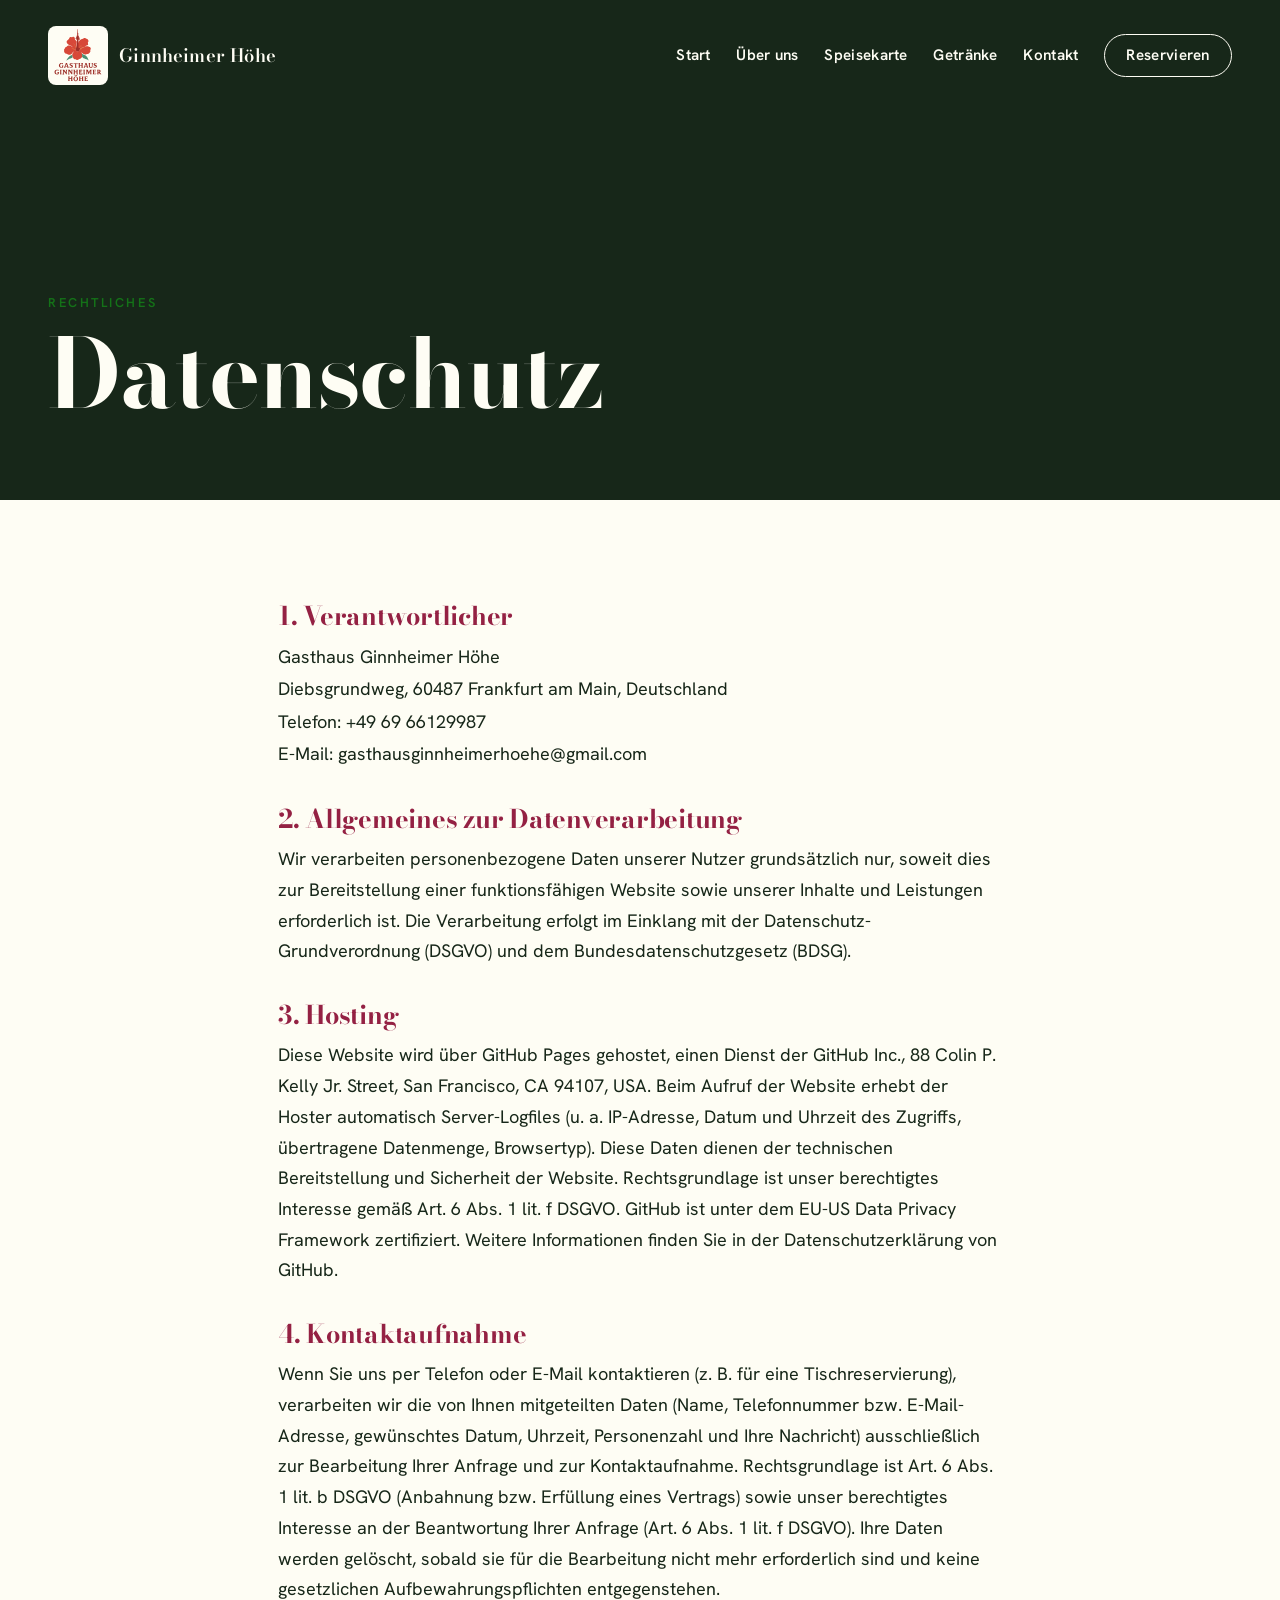
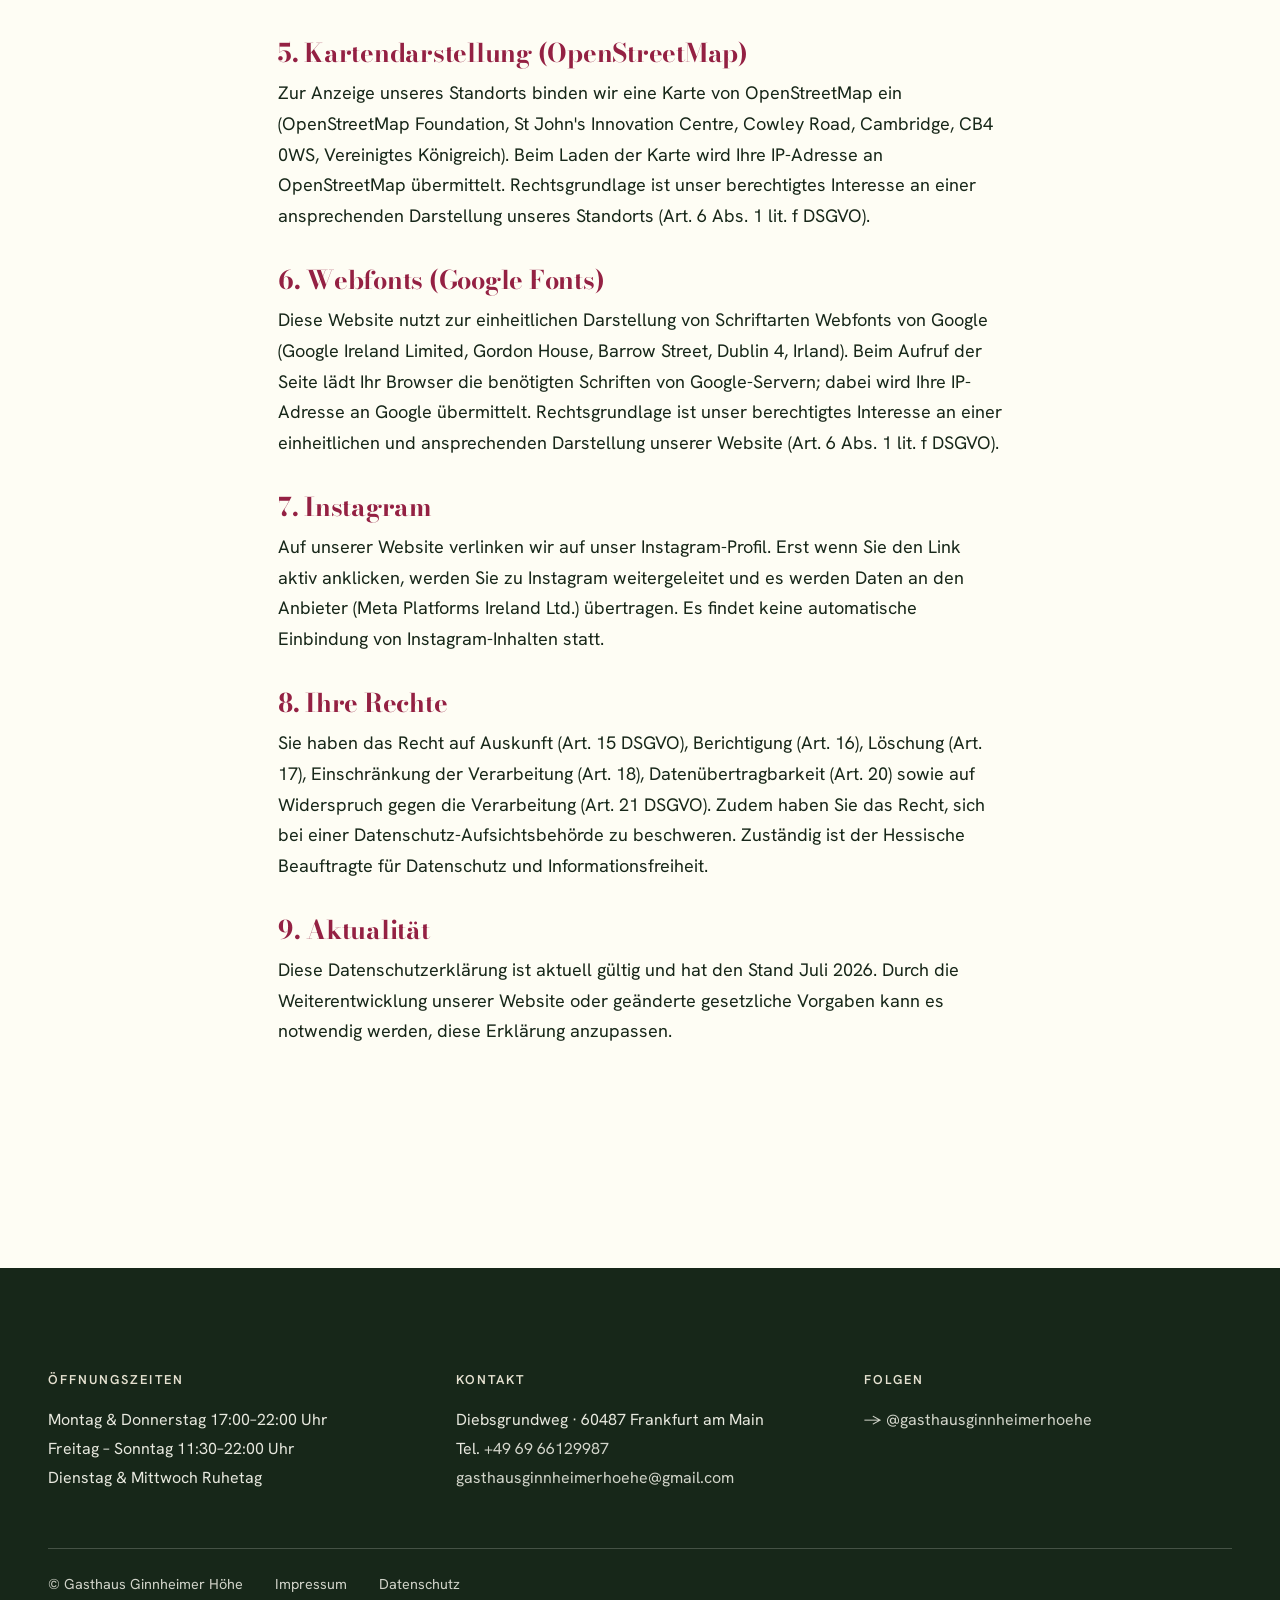
==== datenschutz.html @ 757fc299 "Go-Live-Vorbereitung: Impressum, Datenschutz, OSM-Karte, CNAME - Impressum + Datenschutzerklärung (I" ====
<!DOCTYPE html>
<html lang="de">
<head>
<meta charset="UTF-8">
<meta name="viewport" content="width=device-width, initial-scale=1">
<title>Datenschutz · Gasthaus Ginnheimer Höhe</title>
<meta name="description" content="Datenschutzerklärung des Gasthauses Ginnheimer Höhe, Frankfurt am Main.">
<meta name="robots" content="noindex">
<link rel="icon" href="favicon.svg" type="image/svg+xml">
<link rel="preconnect" href="https://fonts.googleapis.com">
<link rel="preconnect" href="https://fonts.gstatic.com" crossorigin>
<link rel="stylesheet" href="https://fonts.googleapis.com/css2?family=Bodoni+Moda:ital,opsz,wght@0,6..96,400..800;1,6..96,400..600&family=Hanken+Grotesk:ital,wght@0,300..700;1,400..600&display=swap">
<link rel="stylesheet" href="styles.css">
</head>
<body>

<header class="site-header solid">
  <a href="index.html" class="logo" aria-label="Gasthaus Ginnheimer Höhe">
    <img src="logo.svg" alt=""><b>Ginnheimer Höhe</b>
  </a>
  <button class="nav-toggle" aria-label="Menü">Menü</button>
  <nav class="nav">
    <a href="index.html">Start</a>
    <a href="ueber-uns.html">Über uns</a>
    <a href="speisekarte.html">Speisekarte</a>
    <a href="getraenke.html">Getränke</a>
    <a href="kontakt.html">Kontakt</a>
    <a href="kontakt.html#reservieren" class="btn">Reservieren</a>
  </nav>
</header>

<section class="page-hero">
  <div class="wrap">
    <span class="kicker">Rechtliches</span>
    <h1>Datenschutz</h1>
  </div>
</section>

<section class="legal wrap">
  <h2>1. Verantwortlicher</h2>
  <address>
    Gasthaus Ginnheimer Höhe<br>
    Diebsgrundweg, 60487 Frankfurt am Main, Deutschland<br>
    Telefon: <a href="tel:+496966129987">+49 69 66129987</a><br>
    E-Mail: <a href="mailto:gasthausginnheimerhoehe@gmail.com">gasthausginnheimerhoehe@gmail.com</a>
  </address>

  <h2>2. Allgemeines zur Datenverarbeitung</h2>
  <p>Wir verarbeiten personenbezogene Daten unserer Nutzer grundsätzlich nur, soweit dies zur Bereitstellung einer funktionsfähigen Website sowie unserer Inhalte und Leistungen erforderlich ist. Die Verarbeitung erfolgt im Einklang mit der Datenschutz-Grundverordnung (DSGVO) und dem Bundesdatenschutzgesetz (BDSG).</p>

  <h2>3. Hosting</h2>
  <p>Diese Website wird über GitHub Pages gehostet, einen Dienst der GitHub Inc., 88 Colin P. Kelly Jr. Street, San Francisco, CA 94107, USA. Beim Aufruf der Website erhebt der Hoster automatisch Server-Logfiles (u.&nbsp;a. IP-Adresse, Datum und Uhrzeit des Zugriffs, übertragene Datenmenge, Browsertyp). Diese Daten dienen der technischen Bereitstellung und Sicherheit der Website. Rechtsgrundlage ist unser berechtigtes Interesse gemäß Art. 6 Abs. 1 lit. f DSGVO. GitHub ist unter dem EU-US Data Privacy Framework zertifiziert. Weitere Informationen finden Sie in der Datenschutzerklärung von GitHub.</p>

  <h2>4. Kontaktaufnahme</h2>
  <p>Wenn Sie uns per Telefon oder E-Mail kontaktieren (z.&nbsp;B. für eine Tischreservierung), verarbeiten wir die von Ihnen mitgeteilten Daten (Name, Telefonnummer bzw. E-Mail-Adresse, gewünschtes Datum, Uhrzeit, Personenzahl und Ihre Nachricht) ausschließlich zur Bearbeitung Ihrer Anfrage und zur Kontaktaufnahme. Rechtsgrundlage ist Art. 6 Abs. 1 lit. b DSGVO (Anbahnung bzw. Erfüllung eines Vertrags) sowie unser berechtigtes Interesse an der Beantwortung Ihrer Anfrage (Art. 6 Abs. 1 lit. f DSGVO). Ihre Daten werden gelöscht, sobald sie für die Bearbeitung nicht mehr erforderlich sind und keine gesetzlichen Aufbewahrungspflichten entgegenstehen.</p>

  <h2>5. Kartendarstellung (OpenStreetMap)</h2>
  <p>Zur Anzeige unseres Standorts binden wir eine Karte von OpenStreetMap ein (OpenStreetMap Foundation, St John's Innovation Centre, Cowley Road, Cambridge, CB4 0WS, Vereinigtes Königreich). Beim Laden der Karte wird Ihre IP-Adresse an OpenStreetMap übermittelt. Rechtsgrundlage ist unser berechtigtes Interesse an einer ansprechenden Darstellung unseres Standorts (Art. 6 Abs. 1 lit. f DSGVO).</p>

  <h2>6. Webfonts (Google Fonts)</h2>
  <p>Diese Website nutzt zur einheitlichen Darstellung von Schriftarten Webfonts von Google (Google Ireland Limited, Gordon House, Barrow Street, Dublin 4, Irland). Beim Aufruf der Seite lädt Ihr Browser die benötigten Schriften von Google-Servern; dabei wird Ihre IP-Adresse an Google übermittelt. Rechtsgrundlage ist unser berechtigtes Interesse an einer einheitlichen und ansprechenden Darstellung unserer Website (Art. 6 Abs. 1 lit. f DSGVO).</p>

  <h2>7. Instagram</h2>
  <p>Auf unserer Website verlinken wir auf unser Instagram-Profil. Erst wenn Sie den Link aktiv anklicken, werden Sie zu Instagram weitergeleitet und es werden Daten an den Anbieter (Meta Platforms Ireland Ltd.) übertragen. Es findet keine automatische Einbindung von Instagram-Inhalten statt.</p>

  <h2>8. Ihre Rechte</h2>
  <p>Sie haben das Recht auf Auskunft (Art. 15 DSGVO), Berichtigung (Art. 16), Löschung (Art. 17), Einschränkung der Verarbeitung (Art. 18), Datenübertragbarkeit (Art. 20) sowie auf Widerspruch gegen die Verarbeitung (Art. 21 DSGVO). Zudem haben Sie das Recht, sich bei einer Datenschutz-Aufsichtsbehörde zu beschweren. Zuständig ist der Hessische Beauftragte für Datenschutz und Informationsfreiheit.</p>

  <h2>9. Aktualität</h2>
  <p>Diese Datenschutzerklärung ist aktuell gültig und hat den Stand Juli 2026. Durch die Weiterentwicklung unserer Website oder geänderte gesetzliche Vorgaben kann es notwendig werden, diese Erklärung anzupassen.</p>
</section>

<footer class="site-footer">
  <div class="wrap">
    <div class="footer-grid">
      <div><h4>Öffnungszeiten</h4><p>Montag &amp; Donnerstag 17:00–22:00 Uhr<br>Freitag – Sonntag 11:30–22:00 Uhr<br>Dienstag &amp; Mittwoch Ruhetag</p></div>
      <div><h4>Kontakt</h4><p>Diebsgrundweg · 60487 Frankfurt am Main<br>Tel. <a href="tel:+496966129987">+49 69 66129987</a><br><a href="mailto:gasthausginnheimerhoehe@gmail.com">gasthausginnheimerhoehe@gmail.com</a></p></div>
      <div><h4>Folgen</h4><p><a href="https://instagram.com/gasthausginnheimerhoehe">→ @gasthausginnheimerhoehe</a></p></div>
    </div>
    <div class="footer-bottom"><span>© Gasthaus Ginnheimer Höhe</span><a href="impressum.html">Impressum</a><a href="datenschutz.html">Datenschutz</a></div>
  </div>
</footer>

<script>
  const t=document.querySelector('.nav-toggle'),n=document.querySelector('.nav');
  t.addEventListener('click',()=>n.classList.toggle('open'));
  n.addEventListener('click',e=>{if(e.target.tagName==='A')n.classList.remove('open')});
</script>
</body>
</html>
---- styles.css ----
/* ============================================================
   GASTHAUS GINNHEIMER HÖHE — Miller-Layoutsprache, Gasthaus-Brand
   Geteiltes Stylesheet für alle Seiten.
   ============================================================ */

:root{
  /* Marke (aus der bestehenden Gasthaus-Site übernommen) */
  --cream:   #FEFDF4;
  --forest:  #172719;
  --forest2: #1E3320;
  --green:   #147218;
  --burg:    #942143;
  --muted:   #8A5754;
  --parch:   #E5E1D0;

  --sans:   "Hanken Grotesk", system-ui, sans-serif;
  --display:"Bodoni Moda", Georgia, "Times New Roman", serif;

  --ls-kicker:.2em;
  --ls-label:.16em;

  /* fluide Typo — Miller-Manier: sehr große Display-Headlines */
  --h1: clamp(3.2rem, 1.6rem + 6.4vw, 6rem);
  --h2: clamp(2.6rem, 1.5rem + 4.6vw, 4.4rem);
  --h3: clamp(1.6rem, 1.3rem + 1.4vw, 2.2rem);
  --text: clamp(1rem, .96rem + .25vw, 1.13rem);

  --radius:30px;
  --gutter:20px;
  --section-pad: clamp(4rem, 8vw, 9rem);
}

*{margin:0;padding:0;box-sizing:border-box}
html{scroll-behavior:smooth}
body{
  background:var(--cream);
  color:var(--forest);
  font-family:var(--sans);
  font-size:var(--text);
  line-height:1.55;
  -webkit-font-smoothing:antialiased;
  overflow-x:hidden;
}
a{color:inherit;text-decoration:none}
img{display:block;max-width:100%}
h1,h2,h3{font-family:var(--display);font-weight:700;line-height:1.05;letter-spacing:-.01em}
.wrap{max-width:1320px;margin-inline:auto;padding-inline:clamp(1.25rem,4vw,3rem)}

.kicker{
  font-family:var(--sans);font-weight:600;font-size:.8rem;
  text-transform:uppercase;letter-spacing:var(--ls-kicker);color:var(--green);
}

/* ---------- HEADER (absolut, transparent über Hero) ---------- */
.site-header{
  position:absolute;top:0;left:0;right:0;z-index:50;
  display:flex;align-items:center;justify-content:space-between;
  padding:clamp(1rem,2vw,1.75rem) clamp(1.25rem,4vw,3rem);
}
.site-header .logo{display:flex;align-items:center;gap:.7rem;color:var(--cream)}
.site-header .logo img{width:clamp(46px,5vw,60px);height:auto;border-radius:8px}
.site-header .logo b{font-family:var(--display);font-weight:600;font-size:1.15rem;letter-spacing:.01em}
.nav{display:flex;align-items:center;gap:clamp(1rem,2vw,2.2rem)}
.nav a{font-weight:600;font-size:.95rem;letter-spacing:.02em;color:var(--cream);transition:opacity .2s}
.nav a:hover{opacity:.65}
.nav a.btn{border:1.5px solid var(--cream);border-radius:100px;padding:.55em 1.4em}
.nav a.btn:hover{background:var(--cream);color:var(--forest);opacity:1}
.nav-toggle{display:none}

/* header-Variante für helle Innenseiten (kein Hero dahinter) */
.site-header.solid{position:relative;background:var(--forest)}

/* ---------- HERO ---------- */
.hero{
  position:relative;min-height:100svh;
  display:flex;flex-direction:column;justify-content:flex-end;
  padding:0 clamp(1.25rem,4vw,3rem) clamp(3rem,7vw,6rem);
  color:var(--cream);
  background:url("img/hero-shoot.jpg") center/cover no-repeat;
}
.hero::after{content:"";position:absolute;inset:0;
  background:linear-gradient(180deg,rgba(23,39,25,.35) 0%,rgba(23,39,25,.78) 100%);z-index:0}
.hero>*{position:relative;z-index:1}
.hero .kicker{color:var(--cream);opacity:.9;margin-bottom:1rem}
.hero h1{font-size:var(--h1);color:var(--cream);max-width:16ch}
.hero h1 em{font-style:italic;color:var(--parch)}
.hero p{max-width:48ch;margin-top:1.5rem;color:var(--cream);opacity:.92}
.hero .cta{display:flex;gap:1rem;flex-wrap:wrap;margin-top:2rem}
.btn-solid{background:var(--burg);color:var(--cream);border-radius:100px;padding:.8em 1.8em;font-weight:600;transition:.25s}
.btn-solid:hover{background:#7a1937}
.btn-ghost{border:1.5px solid var(--cream);color:var(--cream);border-radius:100px;padding:.8em 1.8em;font-weight:600;transition:.25s}
.btn-ghost:hover{background:var(--cream);color:var(--forest)}

/* ---------- SLIDER (Aus der Küche) ---------- */
.slider-sec{padding:var(--section-pad) 0}
.slider-head{display:flex;align-items:flex-end;justify-content:space-between;gap:2rem;margin-bottom:2.5rem}
.slider-head h2{font-size:var(--h2);color:var(--forest)}
.slider-ctrls{display:flex;gap:.75rem}
.slider-ctrls button{
  width:54px;height:54px;border-radius:100px;cursor:pointer;
  border:1.5px solid var(--forest);background:transparent;color:var(--forest);
  font-size:1.3rem;line-height:1;transition:.2s;display:grid;place-items:center;
}
.slider-ctrls button:hover{background:var(--forest);color:var(--cream)}
.slider-ctrls button:disabled{opacity:.3;cursor:default;background:transparent;color:var(--forest)}
.slider-viewport{overflow:hidden}
.slider-track{
  display:flex;gap:1.5rem;
  scroll-snap-type:x mandatory;overflow-x:auto;scroll-behavior:smooth;
  padding-bottom:1rem;cursor:grab;
  scrollbar-width:none;
}
.slider-track::-webkit-scrollbar{display:none}
.slider-track.dragging{cursor:grabbing;scroll-behavior:auto}
.slide{
  flex:0 0 clamp(260px,80vw,380px);scroll-snap-align:start;
  border:1.5px solid var(--forest);border-radius:var(--radius);overflow:hidden;
  display:flex;flex-direction:column;background:var(--cream);
}
.slide .ph{height:260px;overflow:hidden;background:var(--forest)}
.slide .ph img{width:100%;height:100%;object-fit:cover;transition:transform .6s cubic-bezier(.2,.6,.2,1)}
.slide:hover .ph img{transform:scale(1.06)}
.slide .body{padding:1.5rem 1.5rem 1.75rem;display:flex;flex-direction:column;gap:.5rem;flex:1}
.slide .cat{font-size:.75rem;text-transform:uppercase;letter-spacing:var(--ls-label);color:var(--green);font-weight:600}
.slide h3{font-size:1.5rem}
.slide .price{margin-top:auto;font-weight:600;color:var(--burg)}

/* ---------- MARQUEE ---------- */
.marquee{padding-bottom:clamp(3rem,7vw,6rem);overflow:hidden;white-space:nowrap;
  color:var(--green);font-family:var(--display);font-style:italic;font-size:clamp(1.1rem,2vw,1.6rem)}
.marquee__track{display:inline-block;animation:scroll 32s linear infinite}
.marquee__track span{padding-inline:1.2rem}
@keyframes scroll{from{transform:translateX(0)}to{transform:translateX(-50%)}}

/* ---------- FEATURE-Karte (gerundet, Bild) ---------- */
.feature{margin-inline:var(--gutter);border-radius:var(--radius);overflow:hidden;position:relative;
  color:var(--cream);background:url("img/gastraum.jpg") center/cover no-repeat;
  display:flex;align-items:flex-end;min-height:clamp(520px,72vh,840px)}
.feature::after{content:"";position:absolute;inset:0;background:linear-gradient(180deg,rgba(23,39,25,.1),rgba(23,39,25,.72));z-index:0}
.feature__inner{position:relative;z-index:1;padding:clamp(2rem,5vw,5rem);max-width:640px}
.feature .kicker{color:var(--parch);margin-bottom:1rem}
.feature h2{font-size:var(--h2);color:var(--cream);margin-bottom:1.25rem}
.feature p{margin-bottom:1.75rem;opacity:.92}
.link-arrow{font-weight:600;display:inline-flex;gap:.4em;transition:gap .25s;color:var(--cream)}
.link-arrow:hover{gap:.8em}

/* ---------- CTA-Karte (burgundy) ---------- */
.cta-sec{padding:var(--section-pad) 0}
.cta-card{background:var(--burg);color:var(--cream);border-radius:var(--radius);
  padding:clamp(2.5rem,6vw,6rem);display:grid;gap:1.5rem;text-align:center;justify-items:center}
.cta-card .kicker{color:var(--parch)}
.cta-card h2{font-size:var(--h2);color:var(--cream);max-width:16ch}
.cta-card p{max-width:50ch;opacity:.92}
.cta-card .btn-ghost{margin-top:.5rem}

/* ---------- FOOTER ---------- */
.site-footer{background:var(--forest);color:var(--cream);padding:var(--section-pad) 0 3rem;margin-top:var(--section-pad)}
.footer-grid{display:grid;gap:2.5rem;grid-template-columns:repeat(auto-fit,minmax(220px,1fr))}
.footer-grid h4{font-family:var(--sans);font-weight:600;text-transform:uppercase;letter-spacing:var(--ls-label);
  font-size:.8rem;margin-bottom:1rem;color:var(--parch)}
.footer-grid p,.footer-grid a{font-size:1rem;line-height:1.8;opacity:.9}
.footer-grid a:hover{opacity:1;color:var(--parch)}
.footer-bottom{margin-top:3.5rem;padding-top:1.5rem;border-top:1px solid rgba(254,253,244,.25);
  display:flex;flex-wrap:wrap;gap:1rem 2rem;font-size:.9rem;opacity:.8}

/* ============================================================
   SPEISEKARTE
   ============================================================ */
.page-hero{background:var(--forest);color:var(--cream);padding:clamp(8rem,14vw,11rem) 0 clamp(3rem,6vw,5rem)}
.page-hero .kicker{color:var(--green)}
.page-hero h1{font-size:var(--h1);color:var(--cream);margin-top:.5rem}
.page-hero p{max-width:52ch;margin-top:1.25rem;opacity:.9}

.menu{padding:var(--section-pad) 0}
.menu-group{margin-bottom:clamp(3rem,6vw,5rem)}
.menu-group h2{font-size:var(--h2);color:var(--burg);margin-bottom:.5rem}
.menu-group .rule{height:1.5px;background:var(--forest);opacity:.18;margin-bottom:1.5rem}
.menu-item{display:flex;align-items:baseline;gap:1rem;padding:.7rem 0;border-bottom:1px dotted rgba(23,39,25,.2)}
.menu-item .name{font-weight:500}
.menu-item .tag{font-size:.7rem;text-transform:uppercase;letter-spacing:var(--ls-label);color:var(--green);
  border:1px solid var(--green);border-radius:100px;padding:.1em .6em;margin-left:.5rem}
.menu-item .dots{flex:1;border-bottom:1px dotted rgba(23,39,25,.35);transform:translateY(-4px)}
.menu-item .price{font-weight:600;color:var(--burg);font-variant-numeric:tabular-nums;white-space:nowrap}
.menu-note{margin-top:2rem;font-style:italic;color:var(--muted);font-family:var(--display)}
.menu-sub{font-family:var(--sans);font-weight:600;text-transform:uppercase;letter-spacing:var(--ls-label);
  font-size:.8rem;color:var(--green);margin:1.5rem 0 .75rem}
.menu-item .unit{font-size:.82rem;color:var(--muted);white-space:nowrap;margin-right:.6rem;font-variant-numeric:tabular-nums}

/* ============================================================
   ÜBER UNS
   ============================================================ */
.story{padding:var(--section-pad) 0}
.story-grid{display:grid;grid-template-columns:1fr 1fr;gap:clamp(2rem,5vw,5rem);align-items:center}
.story-grid .lede{font-family:var(--display);font-size:clamp(1.4rem,2.4vw,2rem);line-height:1.35;color:var(--forest)}
.story-grid .lede .green{color:var(--green)}
.story-text p{margin-bottom:1.1rem}
.story-img{border-radius:var(--radius);overflow:hidden;border:1.5px solid var(--forest);aspect-ratio:4/5}
.story-img img{width:100%;height:100%;object-fit:cover}

.values{display:grid;grid-template-columns:repeat(auto-fit,minmax(220px,1fr));gap:1.5rem;margin-top:clamp(3rem,6vw,5rem)}
.value-card{border:1.5px solid var(--forest);border-radius:var(--radius);padding:2rem 1.75rem}
.value-card h3{font-size:1.4rem;color:var(--burg);margin-bottom:.6rem}
.value-card p{font-size:1rem;line-height:1.7}

.gallery-sec{padding:0 0 var(--section-pad)}
.gallery{display:grid;grid-template-columns:repeat(4,1fr);gap:1rem;margin-inline:var(--gutter)}
.gallery figure{overflow:hidden;border-radius:18px;aspect-ratio:1;border:1.5px solid var(--forest)}
.gallery img{width:100%;height:100%;object-fit:cover;transition:transform .6s cubic-bezier(.2,.6,.2,1)}
.gallery figure:hover img{transform:scale(1.07)}

/* ============================================================
   KONTAKT
   ============================================================ */
.contact{padding:var(--section-pad) 0}
.contact-grid{display:grid;gap:clamp(2rem,5vw,4rem);grid-template-columns:1fr 1fr}
.contact-block h3{font-size:var(--h3);color:var(--burg);margin-bottom:1rem}
.contact-block p{margin-bottom:1.2rem;line-height:1.8}
.hours-row{display:flex;justify-content:space-between;gap:1rem;padding:.55rem 0;border-bottom:1px dotted rgba(23,39,25,.2);max-width:420px}
.hours-row .day{font-weight:600}
.map-card{border-radius:var(--radius);overflow:hidden;border:1.5px solid var(--forest);min-height:360px;background:var(--parch)}
.map-card iframe{width:100%;height:100%;min-height:360px;border:0;display:block}

/* ============================================================
   RECHTLICHES (Impressum / Datenschutz)
   ============================================================ */
.legal{padding-block:var(--section-pad);max-width:820px}
.legal h2{font-size:1.6rem;color:var(--burg);margin:2.2rem 0 .7rem}
.legal h2:first-child{margin-top:0}
.legal p{margin-bottom:1rem;line-height:1.7}
.legal address{font-style:normal;line-height:1.8;margin-bottom:1rem}

/* ============================================================
   RESPONSIVE
   ============================================================ */
@media (max-width:860px){
  .nav{position:fixed;inset:0;flex-direction:column;justify-content:center;background:var(--forest);
    transform:translateX(100%);transition:transform .4s ease;font-size:1.4rem;gap:2rem}
  .nav.open{transform:translateX(0)}
  .nav-toggle{display:block;z-index:60;background:none;border:0;cursor:pointer;color:var(--cream);
    font-weight:600;text-transform:uppercase;letter-spacing:.05em}
  .slider-head{flex-direction:column;align-items:flex-start}
  .contact-grid{grid-template-columns:1fr}
  .story-grid{grid-template-columns:1fr}
  .gallery{grid-template-columns:repeat(2,1fr)}
}
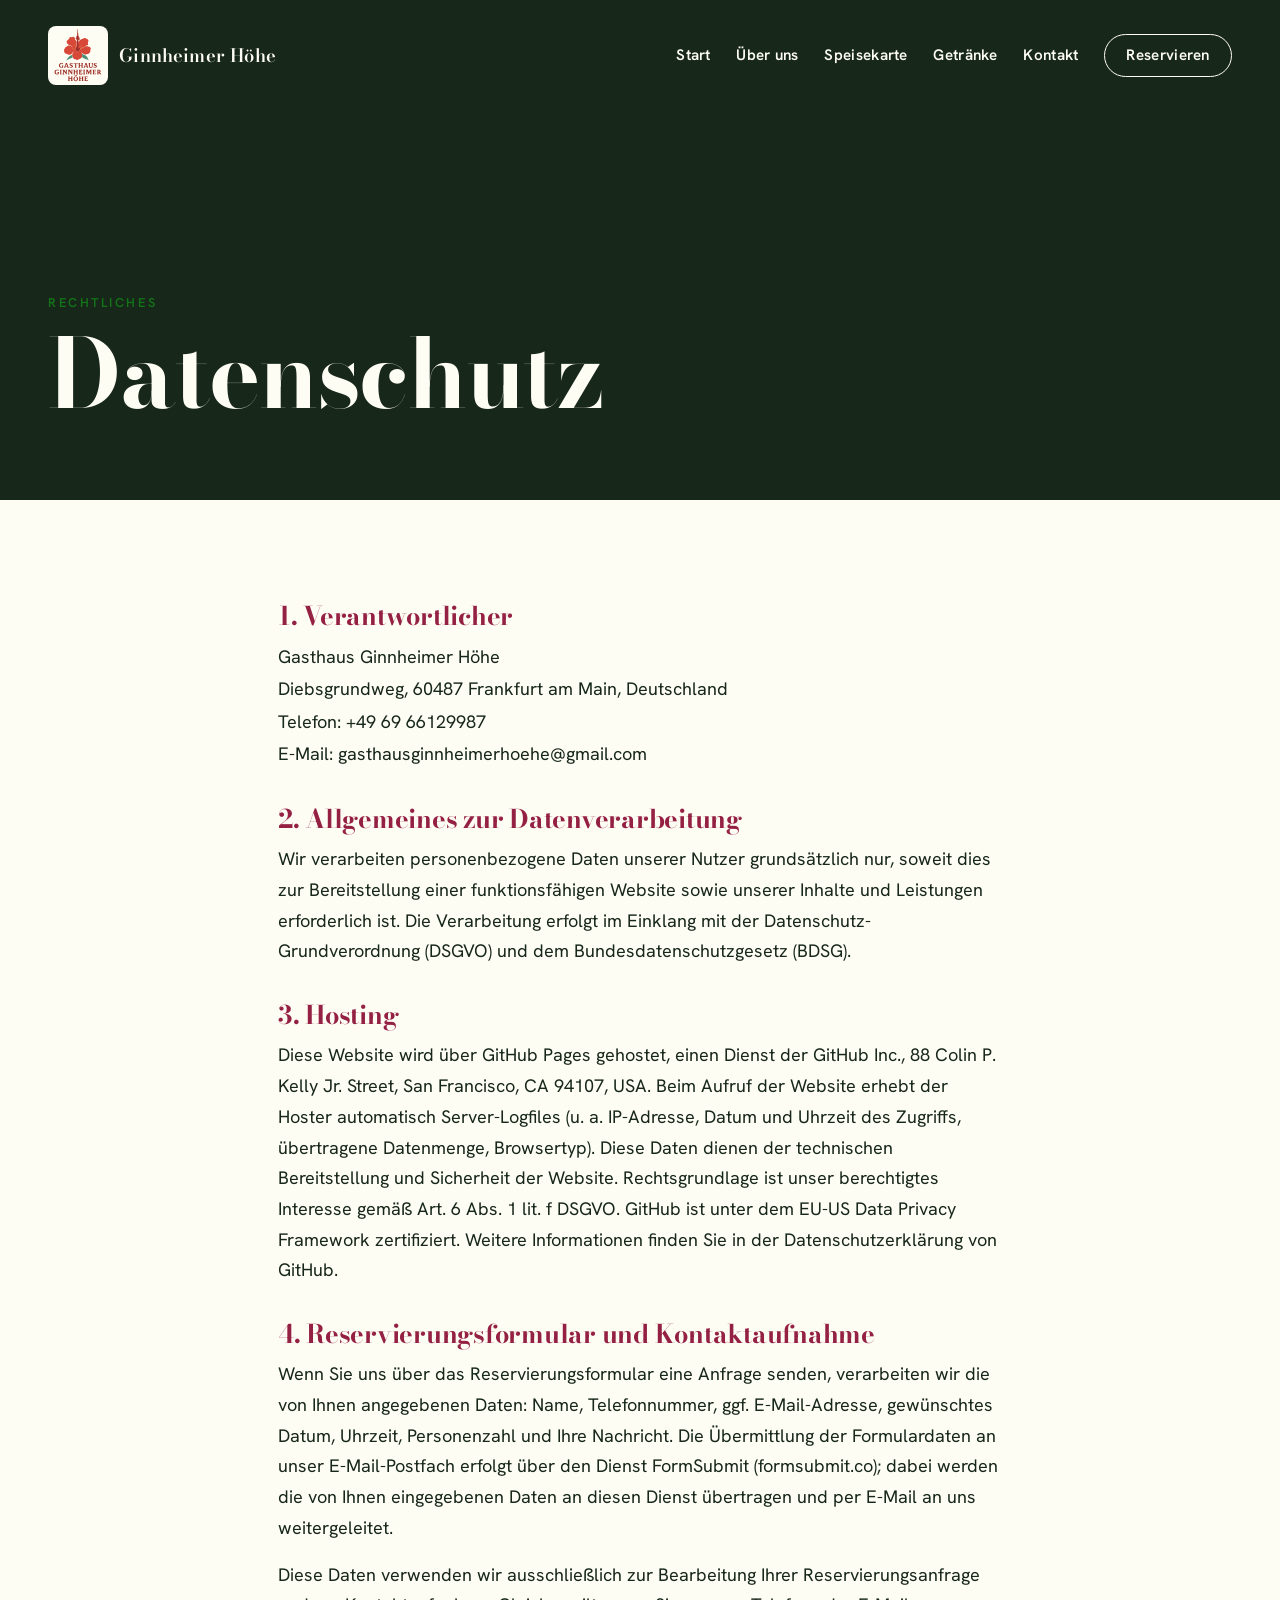
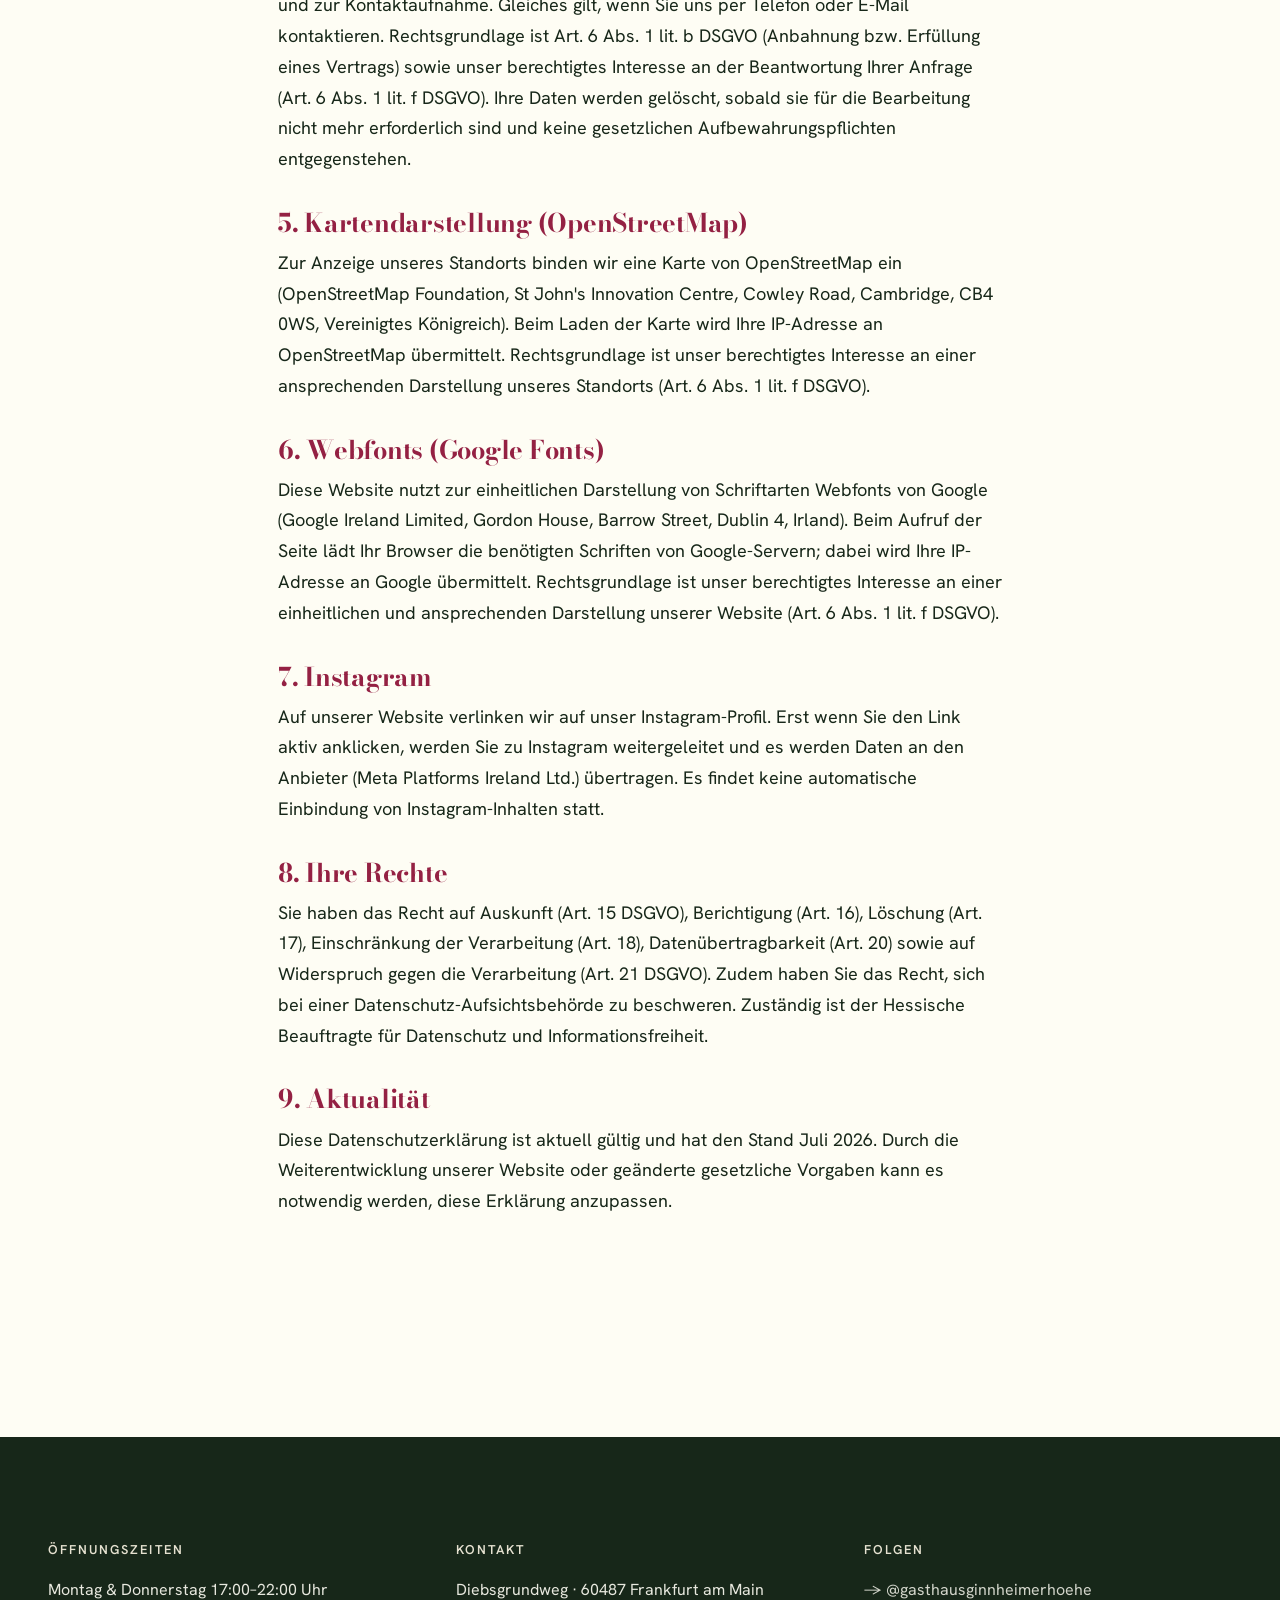
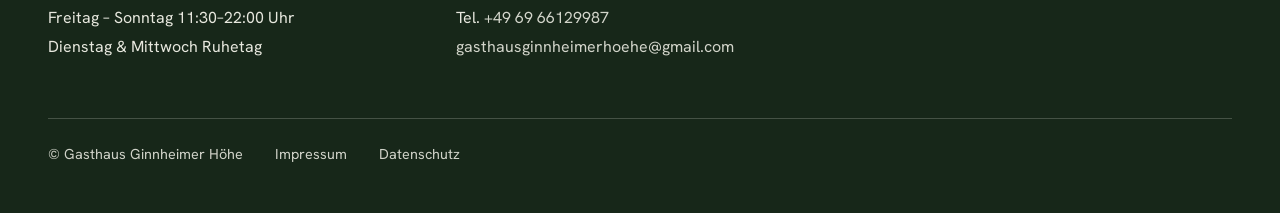
==== commit 0457be04: "Reservierungsformular (FormSubmit) auf Kontaktseite - Formular-Sektion mit Name/Telefon/Datum/Uhrzei" ====
--- a/datenschutz.html
+++ b/datenschutz.html
@@ -51,8 +51,9 @@
   <h2>3. Hosting</h2>
   <p>Diese Website wird über GitHub Pages gehostet, einen Dienst der GitHub Inc., 88 Colin P. Kelly Jr. Street, San Francisco, CA 94107, USA. Beim Aufruf der Website erhebt der Hoster automatisch Server-Logfiles (u.&nbsp;a. IP-Adresse, Datum und Uhrzeit des Zugriffs, übertragene Datenmenge, Browsertyp). Diese Daten dienen der technischen Bereitstellung und Sicherheit der Website. Rechtsgrundlage ist unser berechtigtes Interesse gemäß Art. 6 Abs. 1 lit. f DSGVO. GitHub ist unter dem EU-US Data Privacy Framework zertifiziert. Weitere Informationen finden Sie in der Datenschutzerklärung von GitHub.</p>
 
-  <h2>4. Kontaktaufnahme</h2>
-  <p>Wenn Sie uns per Telefon oder E-Mail kontaktieren (z.&nbsp;B. für eine Tischreservierung), verarbeiten wir die von Ihnen mitgeteilten Daten (Name, Telefonnummer bzw. E-Mail-Adresse, gewünschtes Datum, Uhrzeit, Personenzahl und Ihre Nachricht) ausschließlich zur Bearbeitung Ihrer Anfrage und zur Kontaktaufnahme. Rechtsgrundlage ist Art. 6 Abs. 1 lit. b DSGVO (Anbahnung bzw. Erfüllung eines Vertrags) sowie unser berechtigtes Interesse an der Beantwortung Ihrer Anfrage (Art. 6 Abs. 1 lit. f DSGVO). Ihre Daten werden gelöscht, sobald sie für die Bearbeitung nicht mehr erforderlich sind und keine gesetzlichen Aufbewahrungspflichten entgegenstehen.</p>
+  <h2>4. Reservierungsformular und Kontaktaufnahme</h2>
+  <p>Wenn Sie uns über das Reservierungsformular eine Anfrage senden, verarbeiten wir die von Ihnen angegebenen Daten: Name, Telefonnummer, ggf. E-Mail-Adresse, gewünschtes Datum, Uhrzeit, Personenzahl und Ihre Nachricht. Die Übermittlung der Formulardaten an unser E-Mail-Postfach erfolgt über den Dienst FormSubmit (formsubmit.co); dabei werden die von Ihnen eingegebenen Daten an diesen Dienst übertragen und per E-Mail an uns weitergeleitet.</p>
+  <p>Diese Daten verwenden wir ausschließlich zur Bearbeitung Ihrer Reservierungsanfrage und zur Kontaktaufnahme. Gleiches gilt, wenn Sie uns per Telefon oder E-Mail kontaktieren. Rechtsgrundlage ist Art. 6 Abs. 1 lit. b DSGVO (Anbahnung bzw. Erfüllung eines Vertrags) sowie unser berechtigtes Interesse an der Beantwortung Ihrer Anfrage (Art. 6 Abs. 1 lit. f DSGVO). Ihre Daten werden gelöscht, sobald sie für die Bearbeitung nicht mehr erforderlich sind und keine gesetzlichen Aufbewahrungspflichten entgegenstehen.</p>
 
   <h2>5. Kartendarstellung (OpenStreetMap)</h2>
   <p>Zur Anzeige unseres Standorts binden wir eine Karte von OpenStreetMap ein (OpenStreetMap Foundation, St John's Innovation Centre, Cowley Road, Cambridge, CB4 0WS, Vereinigtes Königreich). Beim Laden der Karte wird Ihre IP-Adresse an OpenStreetMap übermittelt. Rechtsgrundlage ist unser berechtigtes Interesse an einer ansprechenden Darstellung unseres Standorts (Art. 6 Abs. 1 lit. f DSGVO).</p>
--- a/styles.css
+++ b/styles.css
@@ -221,6 +221,41 @@
 .map-card iframe{width:100%;height:100%;min-height:360px;border:0;display:block}
 
 /* ============================================================
+   RESERVIERUNGSFORMULAR
+   ============================================================ */
+.res-sec{padding:var(--section-pad) 0 0}
+.res-card{
+  max-width:760px;background:#FFFFFF;
+  border:1.5px solid var(--forest);border-radius:var(--radius);
+  padding:clamp(1.75rem,4vw,3rem);
+}
+.res-card h3{font-size:var(--h3);color:var(--burg);margin-bottom:.5rem}
+.res-card>p{margin-bottom:1.5rem}
+.res-form{display:flex;flex-direction:column;gap:1.1rem}
+.form-row{display:grid;grid-template-columns:1fr 1fr;gap:1.1rem}
+.res-form label{
+  display:flex;flex-direction:column;gap:.4rem;
+  font-size:.8rem;font-weight:600;letter-spacing:var(--ls-label);text-transform:uppercase;color:var(--forest);
+}
+.res-form input,.res-form textarea{
+  font-family:var(--body-font, inherit);font-size:1rem;color:var(--forest);
+  background:var(--cream);border:1.5px solid rgba(23,39,25,.35);border-radius:14px;
+  padding:.75em .9em;outline:none;transition:border-color .2s;
+}
+.res-form input:focus,.res-form textarea:focus{border-color:var(--burg)}
+.res-form .hp{position:absolute;left:-9999px;height:0;width:0;opacity:0}
+.res-form button{
+  align-self:flex-start;cursor:pointer;border:0;
+  background:var(--burg);color:var(--cream);border-radius:100px;
+  padding:.85em 2em;font-weight:600;font-size:1rem;font-family:inherit;transition:background .25s;
+}
+.res-form button:hover{background:#7A1937}
+.form-status{font-weight:600;min-height:1.4em}
+.form-status.ok{color:var(--green)}
+.form-status.err{color:var(--burg)}
+@media (max-width:640px){.form-row{grid-template-columns:1fr}}
+
+/* ============================================================
    RECHTLICHES (Impressum / Datenschutz)
    ============================================================ */
 .legal{padding-block:var(--section-pad);max-width:820px}
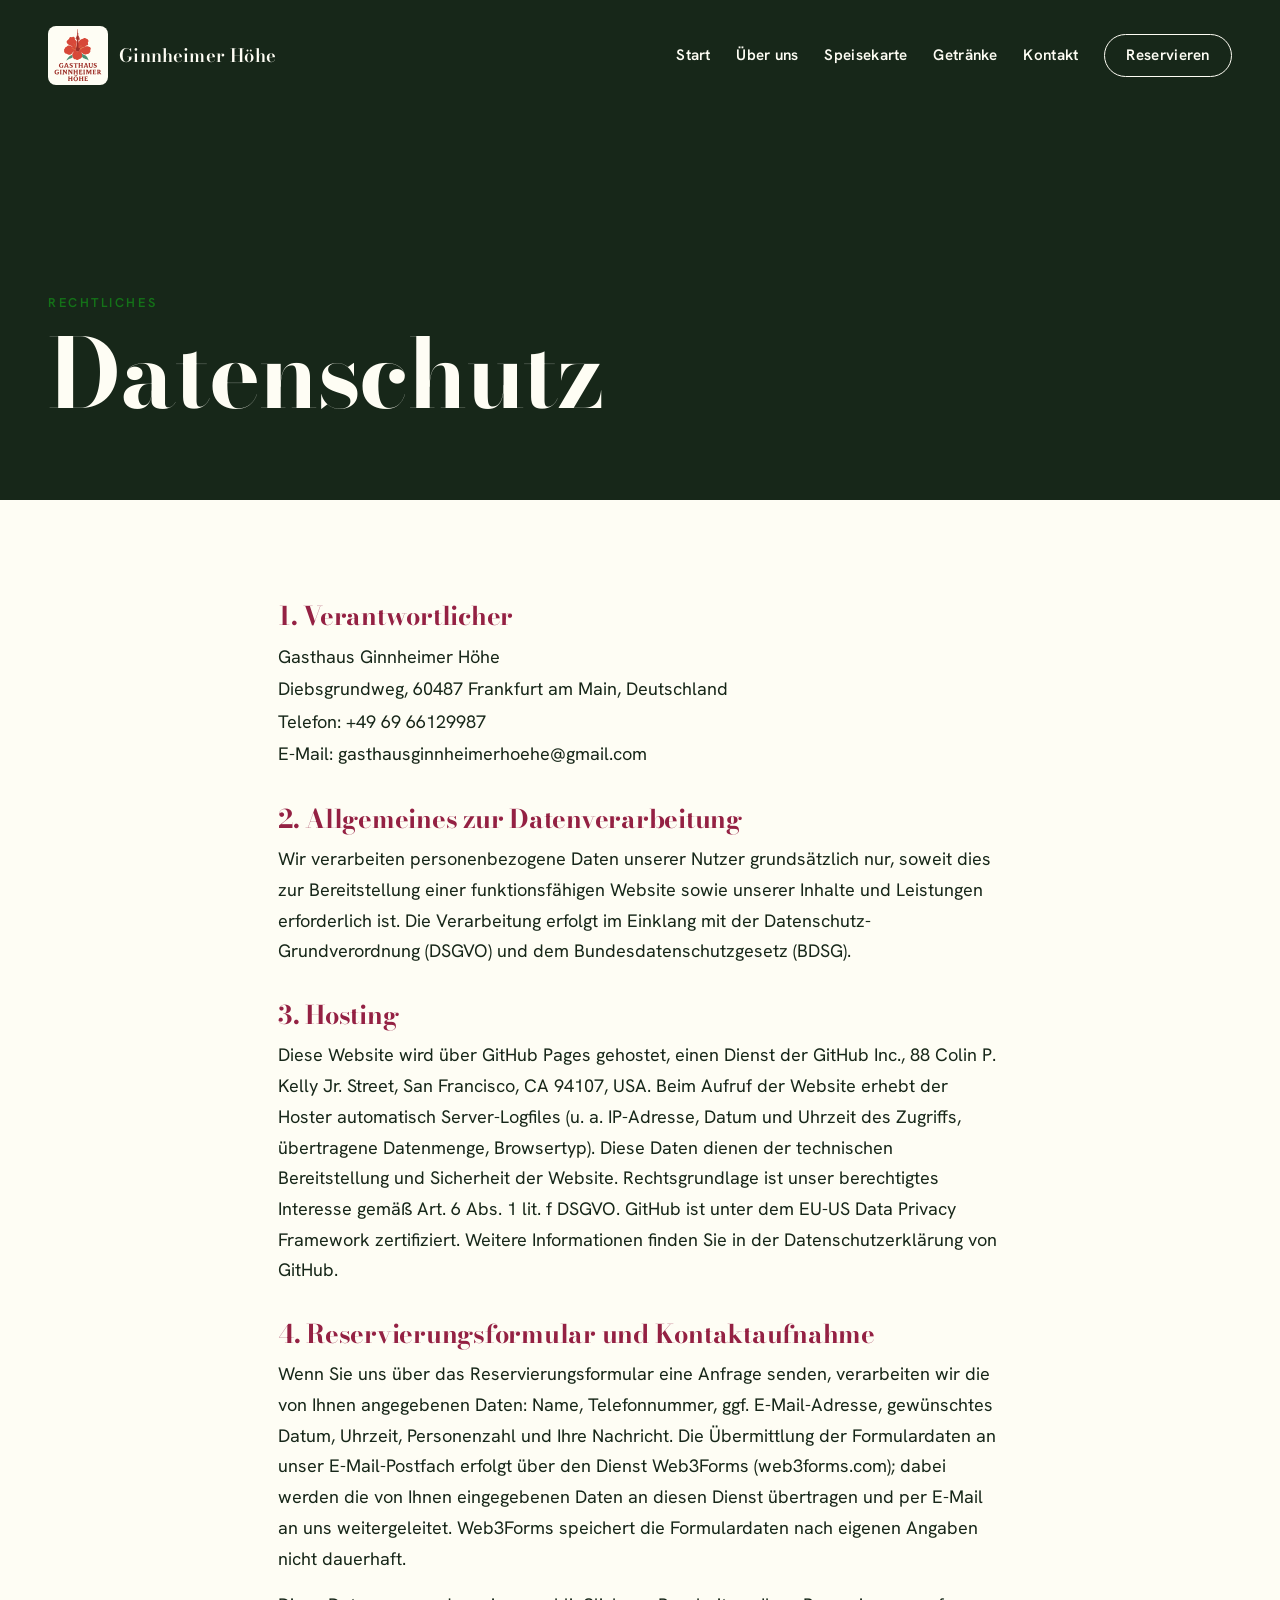
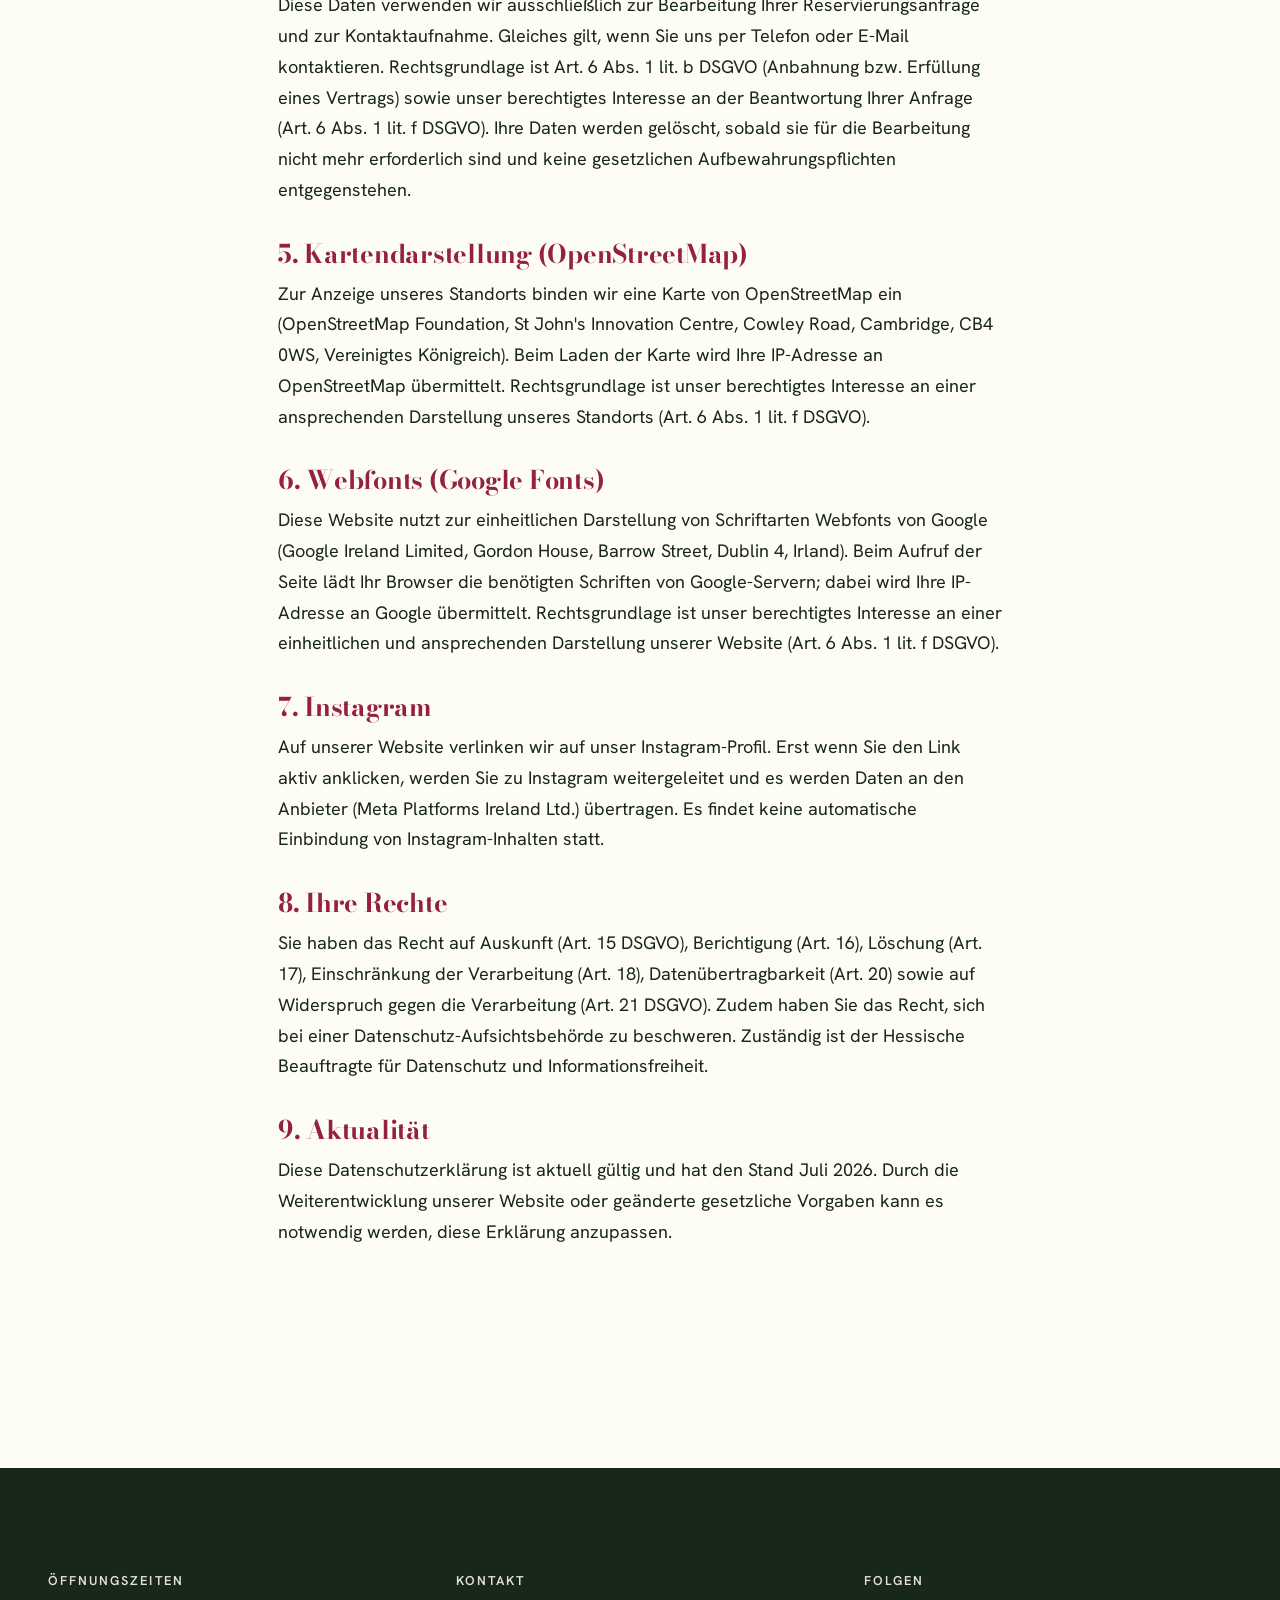
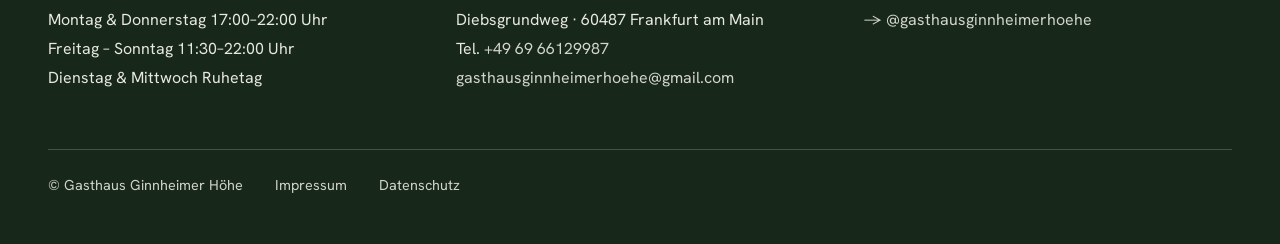
==== commit 456af7f7: "Reservierungsformular auf Web3Forms umgestellt FormSubmit war unerreichbar; Web3Forms ist stabil (0," ====
--- a/datenschutz.html
+++ b/datenschutz.html
@@ -52,7 +52,7 @@
   <p>Diese Website wird über GitHub Pages gehostet, einen Dienst der GitHub Inc., 88 Colin P. Kelly Jr. Street, San Francisco, CA 94107, USA. Beim Aufruf der Website erhebt der Hoster automatisch Server-Logfiles (u.&nbsp;a. IP-Adresse, Datum und Uhrzeit des Zugriffs, übertragene Datenmenge, Browsertyp). Diese Daten dienen der technischen Bereitstellung und Sicherheit der Website. Rechtsgrundlage ist unser berechtigtes Interesse gemäß Art. 6 Abs. 1 lit. f DSGVO. GitHub ist unter dem EU-US Data Privacy Framework zertifiziert. Weitere Informationen finden Sie in der Datenschutzerklärung von GitHub.</p>
 
   <h2>4. Reservierungsformular und Kontaktaufnahme</h2>
-  <p>Wenn Sie uns über das Reservierungsformular eine Anfrage senden, verarbeiten wir die von Ihnen angegebenen Daten: Name, Telefonnummer, ggf. E-Mail-Adresse, gewünschtes Datum, Uhrzeit, Personenzahl und Ihre Nachricht. Die Übermittlung der Formulardaten an unser E-Mail-Postfach erfolgt über den Dienst FormSubmit (formsubmit.co); dabei werden die von Ihnen eingegebenen Daten an diesen Dienst übertragen und per E-Mail an uns weitergeleitet.</p>
+  <p>Wenn Sie uns über das Reservierungsformular eine Anfrage senden, verarbeiten wir die von Ihnen angegebenen Daten: Name, Telefonnummer, ggf. E-Mail-Adresse, gewünschtes Datum, Uhrzeit, Personenzahl und Ihre Nachricht. Die Übermittlung der Formulardaten an unser E-Mail-Postfach erfolgt über den Dienst Web3Forms (web3forms.com); dabei werden die von Ihnen eingegebenen Daten an diesen Dienst übertragen und per E-Mail an uns weitergeleitet. Web3Forms speichert die Formulardaten nach eigenen Angaben nicht dauerhaft.</p>
   <p>Diese Daten verwenden wir ausschließlich zur Bearbeitung Ihrer Reservierungsanfrage und zur Kontaktaufnahme. Gleiches gilt, wenn Sie uns per Telefon oder E-Mail kontaktieren. Rechtsgrundlage ist Art. 6 Abs. 1 lit. b DSGVO (Anbahnung bzw. Erfüllung eines Vertrags) sowie unser berechtigtes Interesse an der Beantwortung Ihrer Anfrage (Art. 6 Abs. 1 lit. f DSGVO). Ihre Daten werden gelöscht, sobald sie für die Bearbeitung nicht mehr erforderlich sind und keine gesetzlichen Aufbewahrungspflichten entgegenstehen.</p>
 
   <h2>5. Kartendarstellung (OpenStreetMap)</h2>
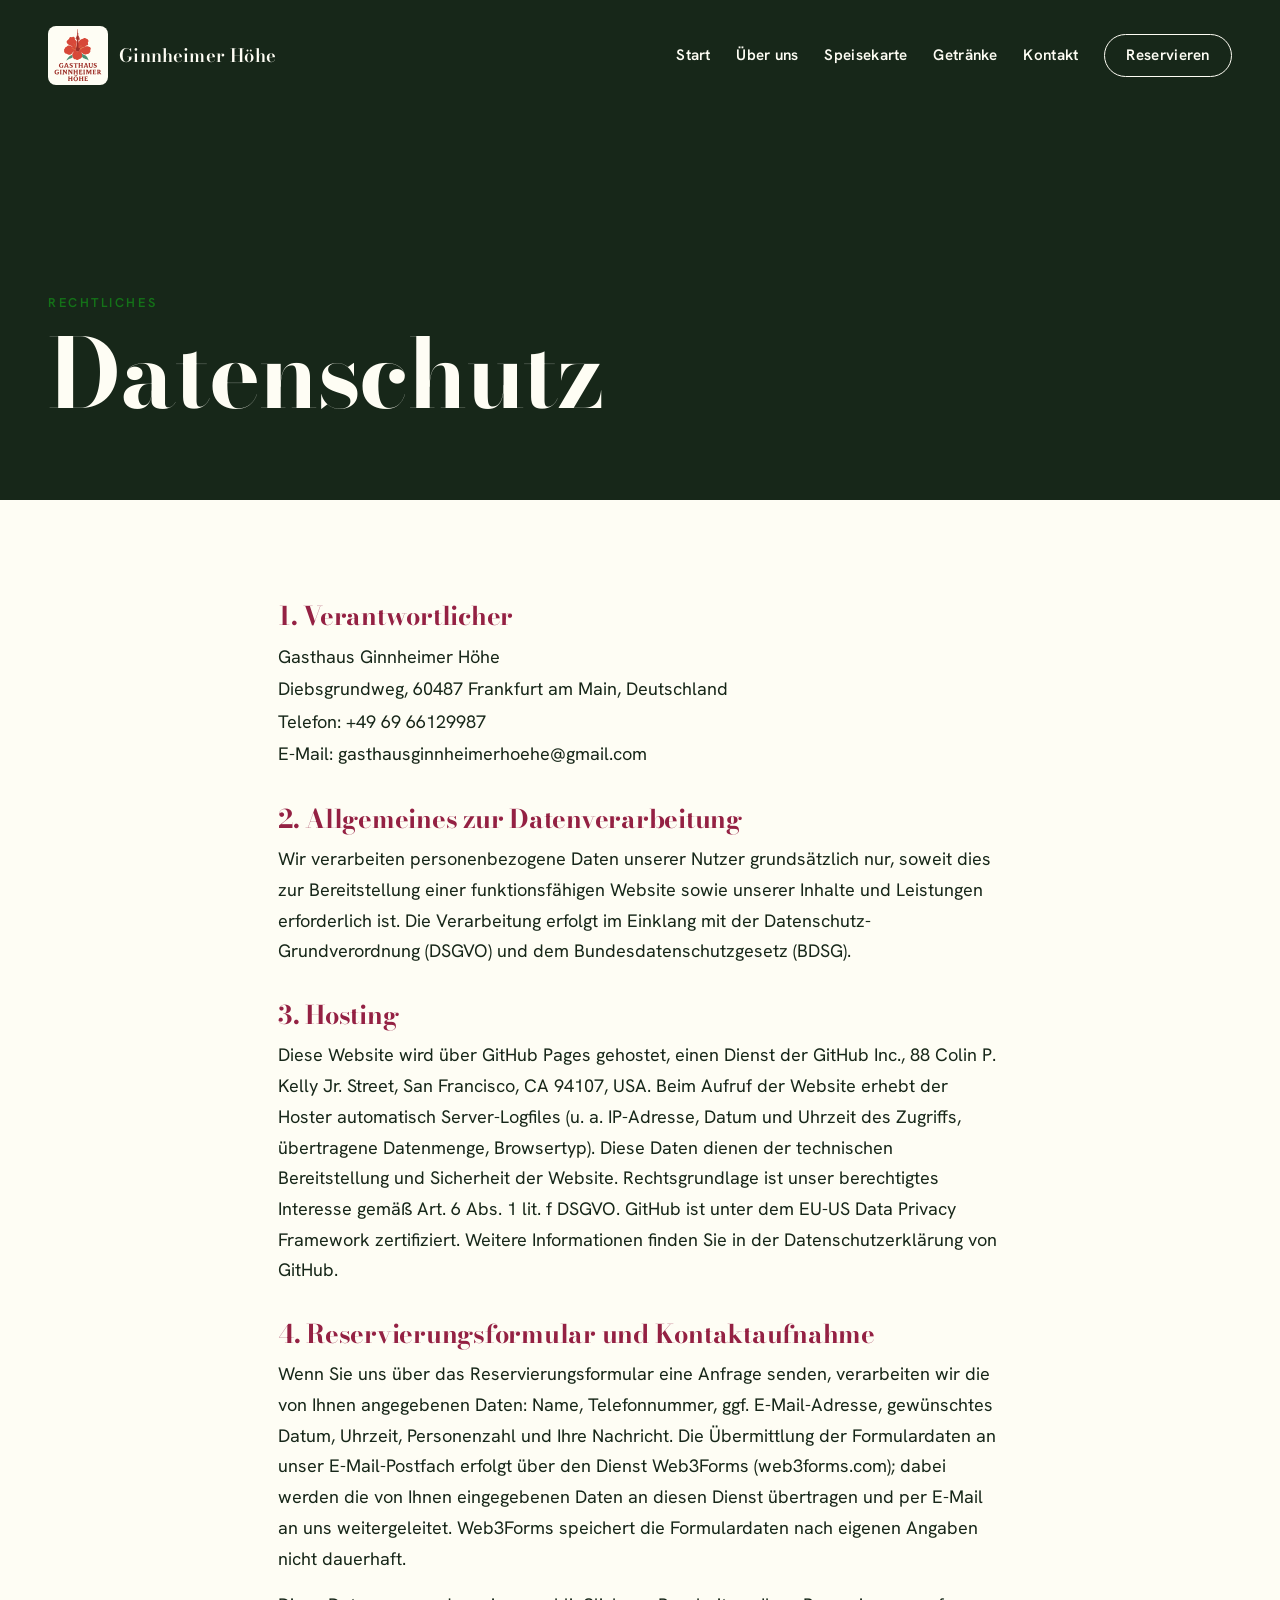
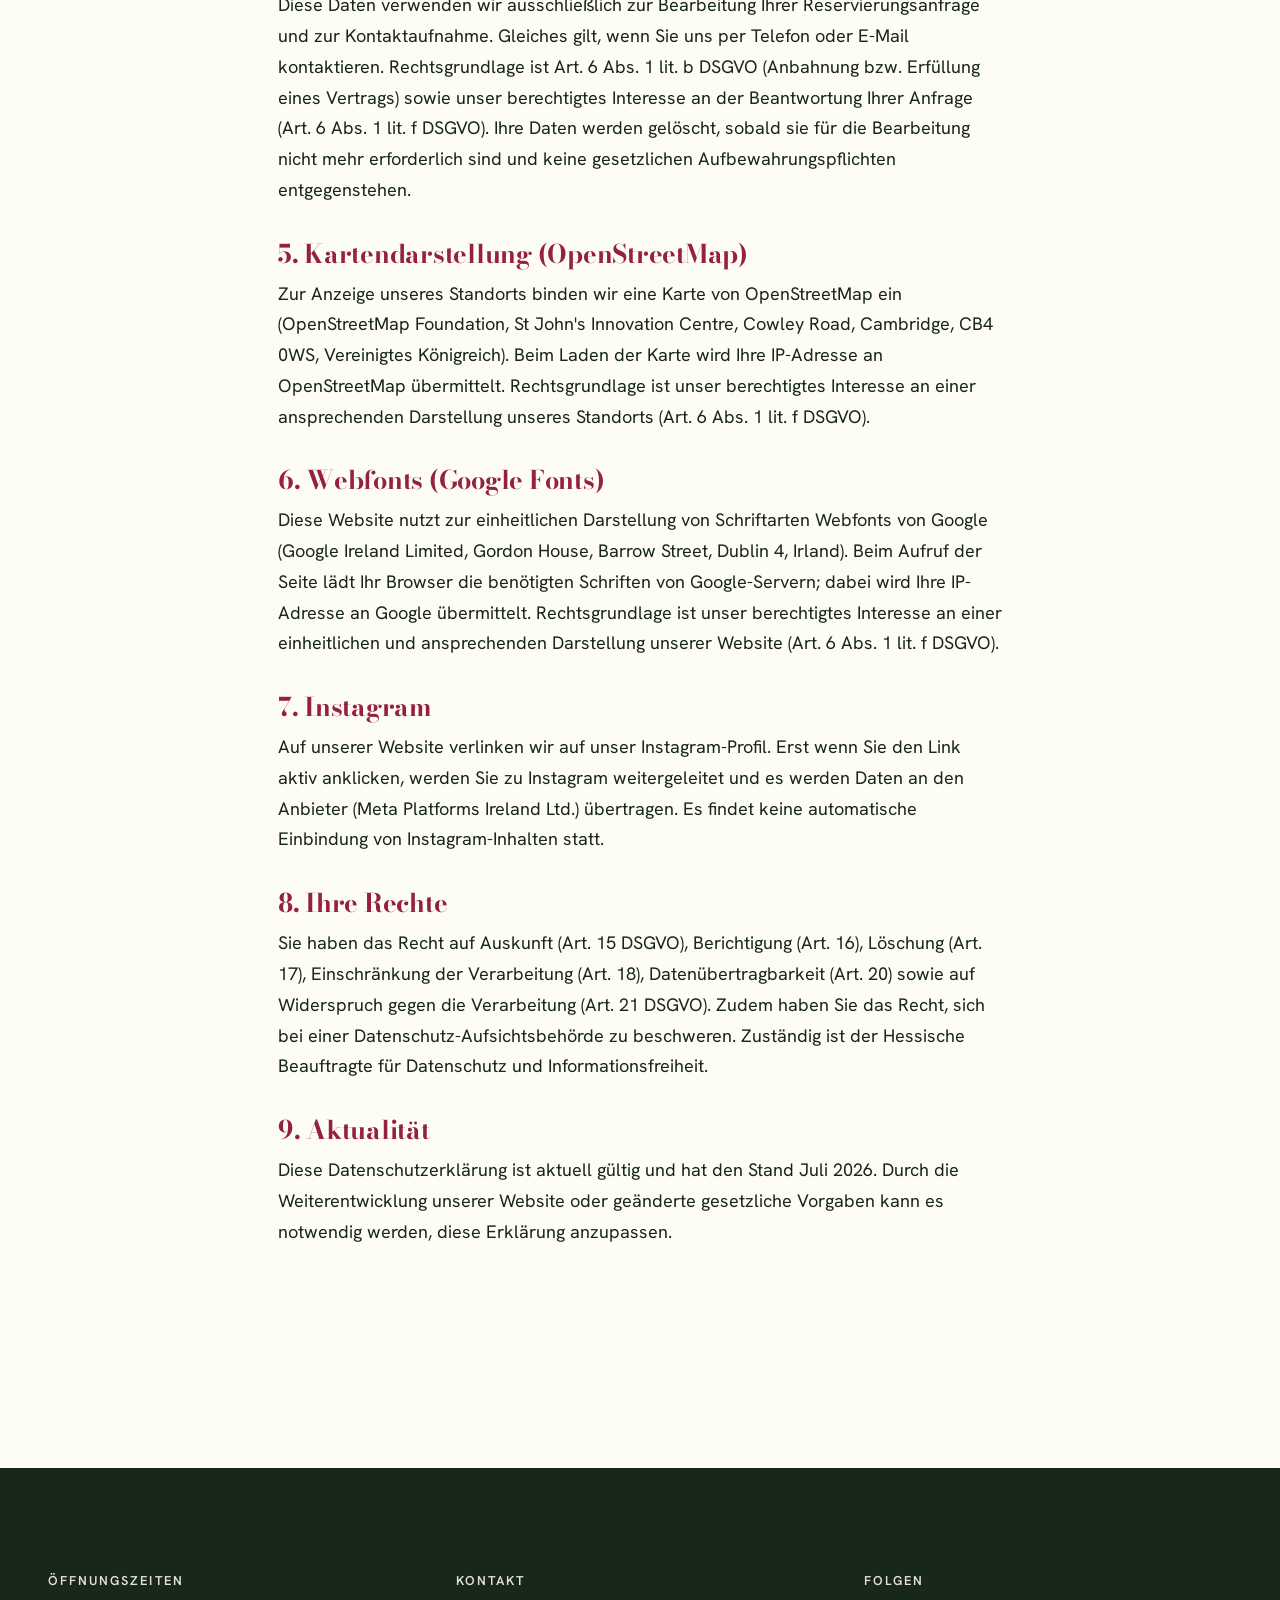
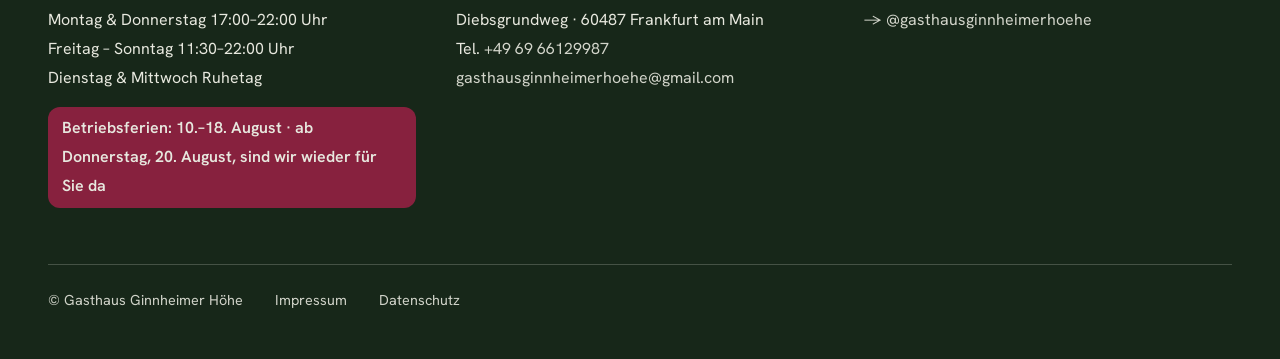
==== commit 51fe545a: "Betriebsferien 10.-18. August bei den Öffnungszeiten integriert - Footer-Hinweis (Badge) auf allen 7" ====
--- a/datenschutz.html
+++ b/datenschutz.html
@@ -74,7 +74,7 @@
 <footer class="site-footer">
   <div class="wrap">
     <div class="footer-grid">
-      <div><h4>Öffnungszeiten</h4><p>Montag &amp; Donnerstag 17:00–22:00 Uhr<br>Freitag – Sonntag 11:30–22:00 Uhr<br>Dienstag &amp; Mittwoch Ruhetag</p></div>
+      <div><h4>Öffnungszeiten</h4><p>Montag &amp; Donnerstag 17:00–22:00 Uhr<br>Freitag – Sonntag 11:30–22:00 Uhr<br>Dienstag &amp; Mittwoch Ruhetag</p><p class="holiday-note">Betriebsferien: 10.–18. August · ab Donnerstag, 20. August, sind wir wieder für Sie da</p></div>
       <div><h4>Kontakt</h4><p>Diebsgrundweg · 60487 Frankfurt am Main<br>Tel. <a href="tel:+496966129987">+49 69 66129987</a><br><a href="mailto:gasthausginnheimerhoehe@gmail.com">gasthausginnheimerhoehe@gmail.com</a></p></div>
       <div><h4>Folgen</h4><p><a href="https://instagram.com/gasthausginnheimerhoehe">→ @gasthausginnheimerhoehe</a></p></div>
     </div>
--- a/styles.css
+++ b/styles.css
@@ -160,6 +160,11 @@
   font-size:.8rem;margin-bottom:1rem;color:var(--parch)}
 .footer-grid p,.footer-grid a{font-size:1rem;line-height:1.8;opacity:.9}
 .footer-grid a:hover{opacity:1;color:var(--parch)}
+.holiday-note{
+  display:inline-block;margin-top:.9rem;padding:.45em .9em;border-radius:12px;
+  background:var(--burg);color:var(--cream);font-weight:600;font-size:.95rem;line-height:1.5;
+}
+.holiday-note--light{background:transparent;border:1.5px solid var(--burg);color:var(--burg)}
 .footer-bottom{margin-top:3.5rem;padding-top:1.5rem;border-top:1px solid rgba(254,253,244,.25);
   display:flex;flex-wrap:wrap;gap:1rem 2rem;font-size:.9rem;opacity:.8}
 
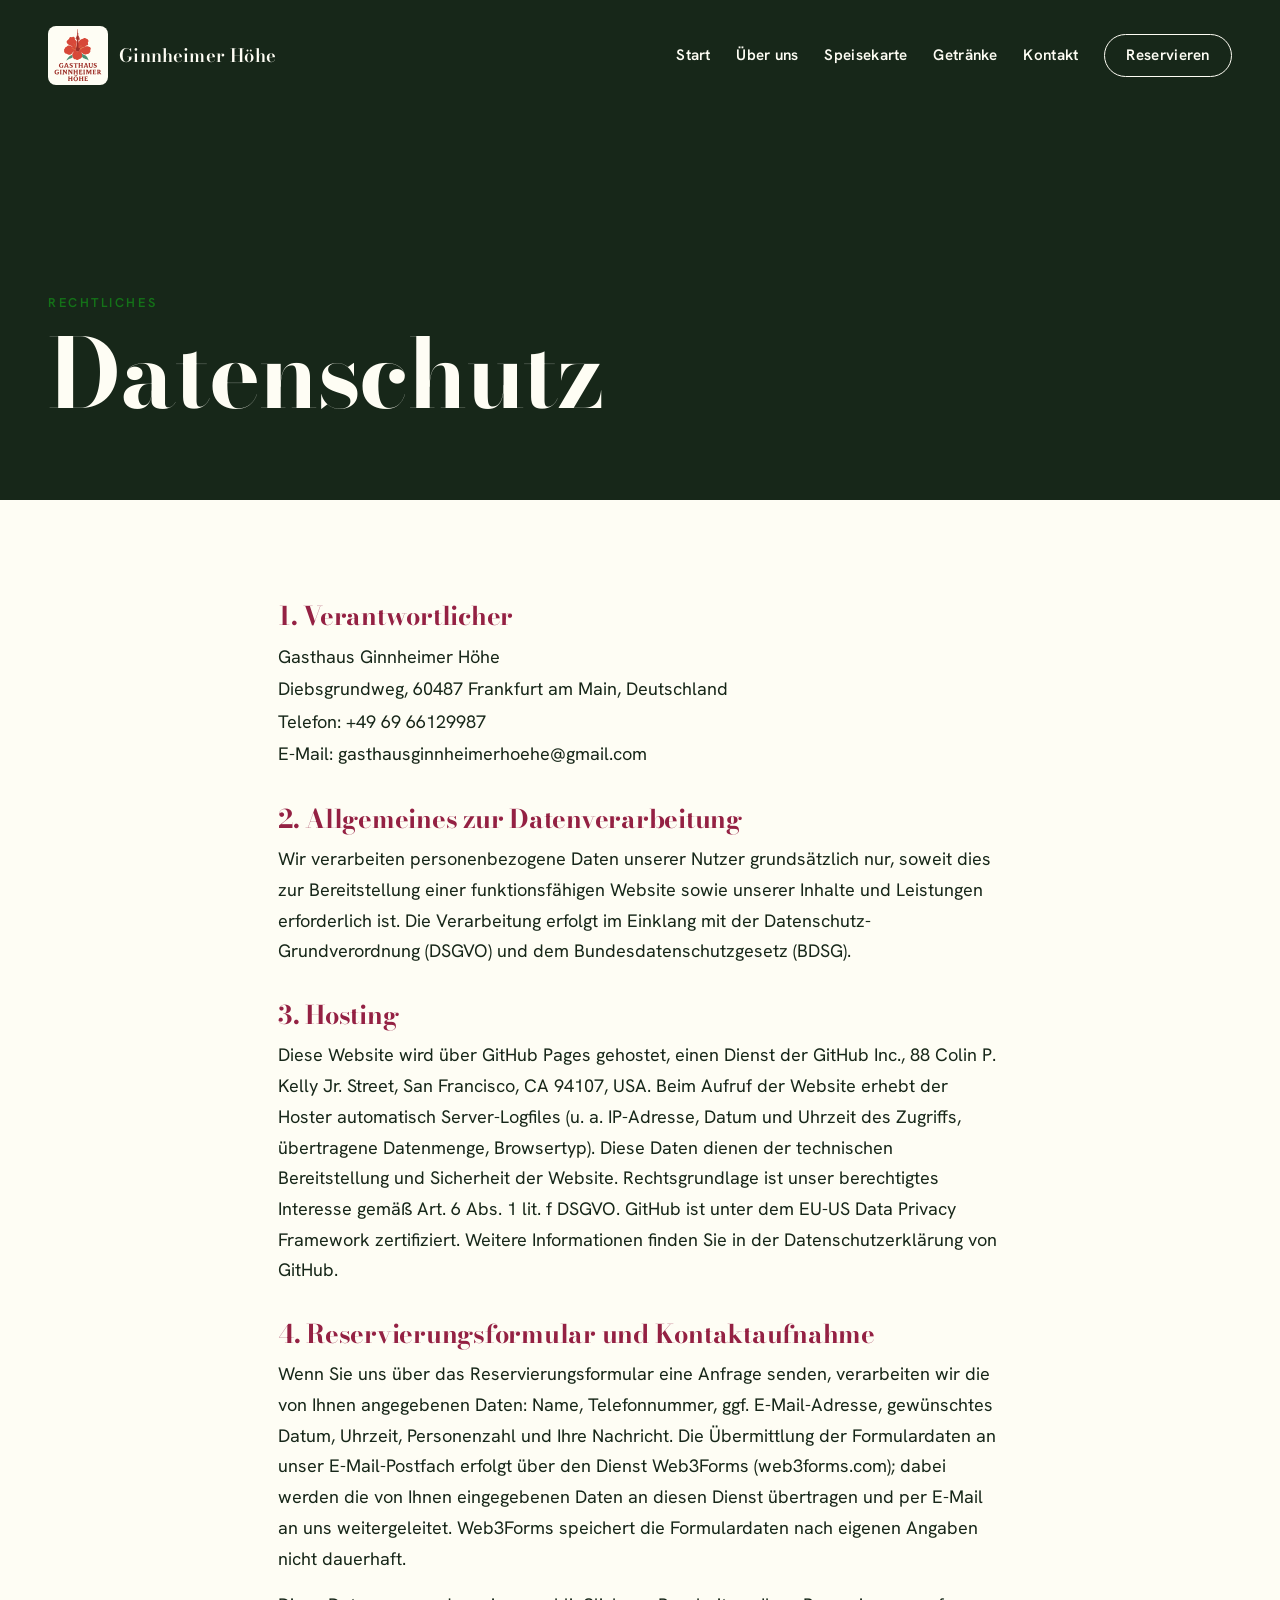
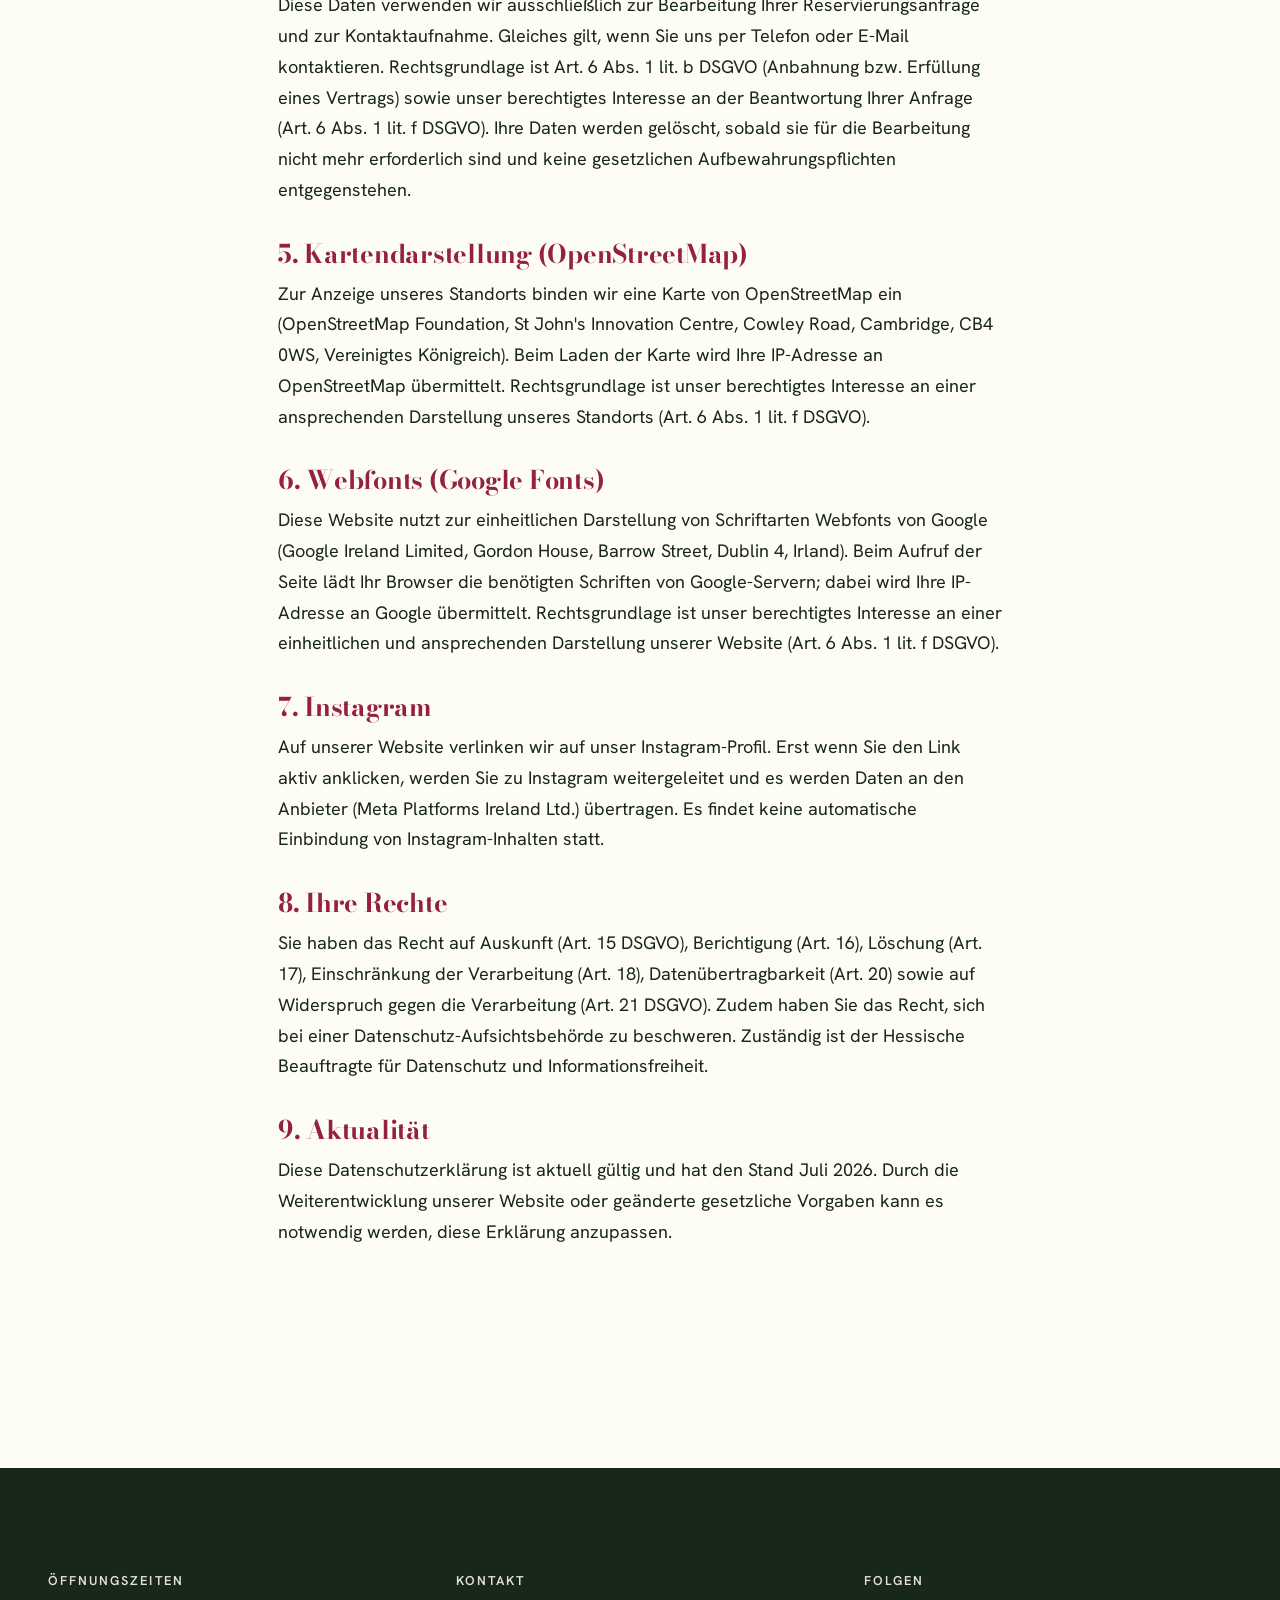
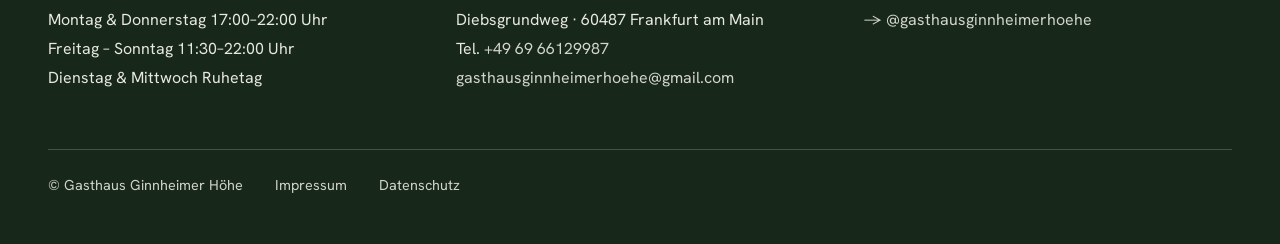
==== commit cfecaa0f: "Betriebsferien-Hinweise blenden sich ab 20.08.2026 automatisch aus Clientseitiger Date-Check auf all" ====
--- a/datenschutz.html
+++ b/datenschutz.html
@@ -86,6 +86,14 @@
   const t=document.querySelector('.nav-toggle'),n=document.querySelector('.nav');
   t.addEventListener('click',()=>n.classList.toggle('open'));
   n.addEventListener('click',e=>{if(e.target.tagName==='A')n.classList.remove('open')});
+  // Betriebsferien-Hinweise ab 20.08.2026 automatisch ausblenden
+  if (new Date() >= new Date(2026, 7, 20)) {
+    document.querySelectorAll('.holiday-note').forEach(e => e.remove());
+    document.querySelectorAll('.marquee__track span').forEach(s => {
+      s.textContent = 'Mo & Do 17–22 Uhr · Fr – So 11:30–22 Uhr · Di & Mi Ruhetag ·';
+    });
+  }
+
 </script>
 </body>
 </html>
--- a/styles.css
+++ b/styles.css
@@ -130,6 +130,7 @@
   color:var(--green);font-family:var(--display);font-style:italic;font-size:clamp(1.1rem,2vw,1.6rem)}
 .marquee__track{display:inline-block;animation:scroll 32s linear infinite}
 .marquee__track span{padding-inline:1.2rem}
+.marquee .mq-ferien{color:var(--burg);font-weight:600;font-style:inherit}
 @keyframes scroll{from{transform:translateX(0)}to{transform:translateX(-50%)}}
 
 /* ---------- FEATURE-Karte (gerundet, Bild) ---------- */
